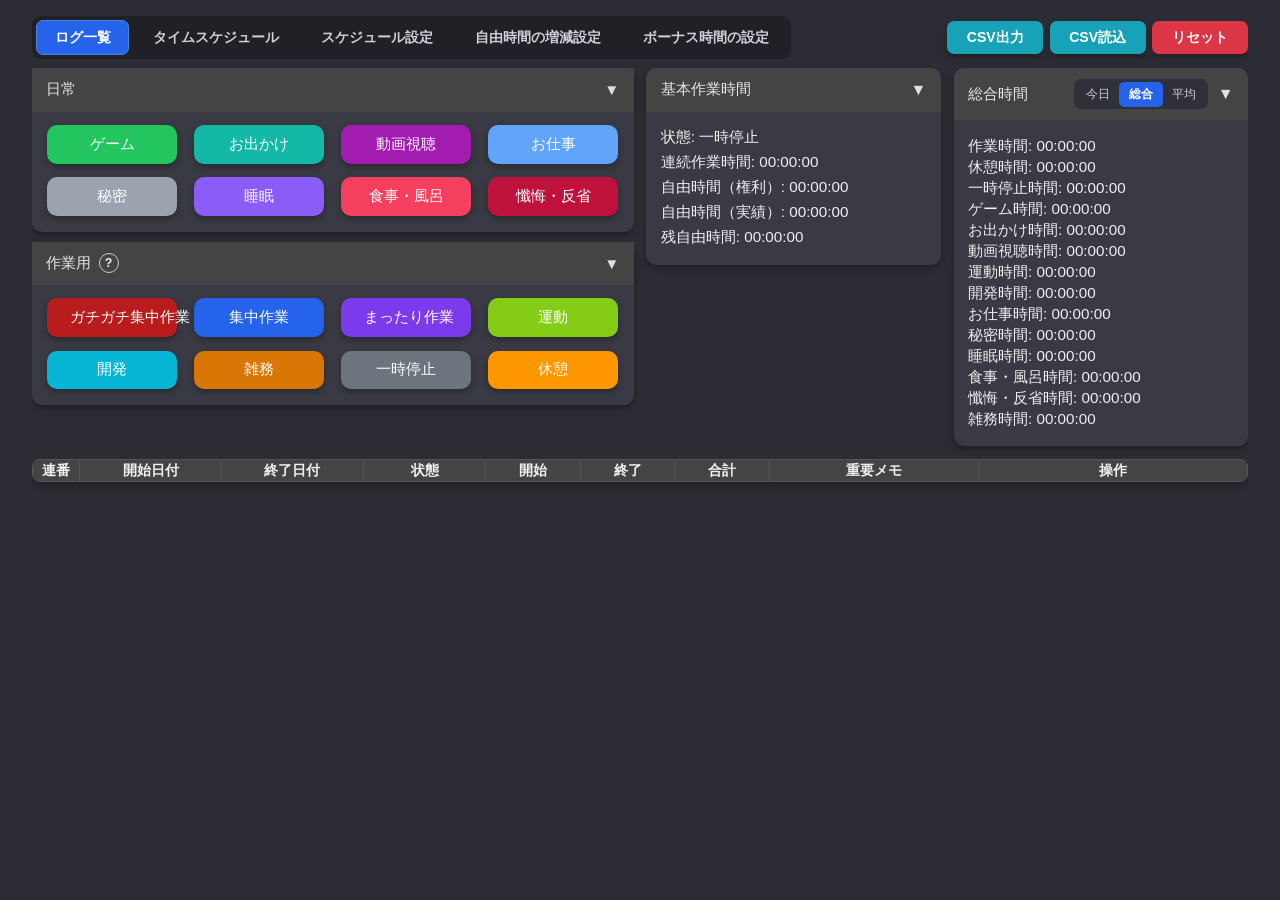
==== 作業用タイマー/wwwroot/index.html @ 31552fab "予定一覧の表示切り替えと単発・繰り返しフィルターを追加しカレンダーを拡大" ====
<!DOCTYPE html>
<html lang="ja">
<head>
    <meta charset="UTF-8" />
    <title>プライベート用タイマー v3.0</title>
    <meta name="theme-color" content="#007bff">
    <meta name="viewport" content="width=device-width, initial-scale=1.0">
    <link rel="stylesheet" href="./css/style.css?v=3.3.6">
</head>
<body>
    <div class="main">
        <section class="history-section" aria-label="作業履歴">
            <div class="history-toolbar">
                <div class="view-switcher" role="tablist" aria-label="表示モード">
                    <button type="button" id="logViewButton" class="view-switch active" role="tab" aria-selected="true" aria-controls="logView" onclick="switchMainView('log')">ログ一覧</button>
                    <button type="button" id="scheduleViewButton" class="view-switch" role="tab" aria-selected="false" aria-controls="scheduleView" onclick="switchMainView('schedule')">タイムスケジュール</button>
                    <button type="button" id="automationViewButton" class="view-switch" role="tab" aria-selected="false" aria-controls="automationView" onclick="switchMainView('automation')">スケジュール設定</button>
                    <button type="button" id="restSettingsViewButton" class="view-switch" role="tab" aria-selected="false" aria-controls="restSettingsView" onclick="switchMainView('restSettings')">自由時間の増減設定</button>
                    <button type="button" id="bonusSettingsViewButton" class="view-switch" role="tab" aria-selected="false" aria-controls="bonusSettingsView" onclick="switchMainView('bonusSettings')">ボーナス時間の設定</button>
                </div>
                <div class="toolbar-actions" aria-label="ログ操作">
                    <button type="button" class="btn-log toolbar-action" onclick="exportCSV()">CSV出力</button>
                    <button type="button" class="btn-log toolbar-action" onclick="triggerCSVImport()">CSV読込</button>
                    <button type="button" class="btn-reset toolbar-action" onclick="resetTimer()">リセット</button>
                    <input type="file" id="csvImportInput" accept=".csv,text/csv" hidden>
                </div>
            </div>
            <div id="logView" class="log-view view-panel" role="tabpanel" aria-labelledby="logViewButton">
                <div class="top-row">
            <div class="controls">
                <!-- 日常 -->
                <div class="category" id="cat-daily" data-collapsed="false">
                    <div class="category-header" onclick="toggleCategory('cat-daily')">
                        <span class="category-title">日常</span>
                        <span class="category-arrow">▼</span>
                    </div>
                    <div class="category-body">
                        <div class="draw-row row4">
                            <button class="btn-game" onclick="startDaily('game','ゲーム')">ゲーム</button>
                            <button class="btn-outing" onclick="startDaily('outing','お出かけ')">お出かけ</button>
                            <button class="btn-video" onclick="startDaily('video','動画視聴')">動画視聴</button>
                            <button class="btn-job" onclick="startDaily('job','お仕事')">お仕事</button>
                        </div>
                        <div class="draw-row row4">
                            <button class="btn-secret" onclick="startDaily('secret','秘密')">秘密</button>
                            <button class="btn-sleep" onclick="startDaily('sleep','睡眠')">睡眠</button>
                            <button class="btn-meal" onclick="startDaily('meal','食事・風呂')">食事・風呂</button>
                            <button class="btn-reflection" onclick="startDaily('reflection','懺悔・反省')">懺悔・反省</button>
                        </div>
                    </div>
                </div>
                <!-- 作業用 -->
                <div class="category" id="cat-work" data-collapsed="false">
                    <div class="category-header" onclick="toggleCategory('cat-work')">
                        <span class="category-heading">
                            <span class="category-title">作業用</span>
                            <span class="work-help">
                                <button type="button" class="work-help-icon" aria-label="作業モードの説明" aria-describedby="workHelpTooltip" onclick="event.stopPropagation()">?</button>
                                <span id="workHelpTooltip" class="work-help-tooltip" role="tooltip">
                                    <strong>ガチガチ集中作業</strong>：何も聞かない<br>
                                    <strong>集中作業</strong>：音楽のみ聞いてよし<br>
                                    <strong>まったり作業</strong>：音楽も聞いてよし、何か配信を見てもよし
                                </span>
                            </span>
                        </span>
                        <span class="category-arrow">▼</span>
                    </div>
                    <div class="category-body">
                        <div class="controls-group">
                            <button class="btn-work btn-work-strict" onclick="startCategoryWork('strict','ガチガチ集中作業')">ガチガチ集中作業</button>
                            <button class="btn-work btn-work-focused" onclick="startCategoryWork('focused','集中作業')">集中作業</button>
                            <button class="btn-work btn-work-relaxed" onclick="startCategoryWork('relaxed','まったり作業')">まったり作業</button>
                            <button class="btn-exercise" onclick="startDaily('exercise','運動')">運動</button>
                            <button class="btn-development" onclick="startDaily('development','開発')">開発</button>
                            <button class="btn-chores" onclick="startDaily('chores','雑務')">雑務</button>
                            <button class="btn-pause" onclick="pauseTimer()">一時停止</button>
                            <button class="btn-away" onclick="startBreak()">休憩</button>
                        </div>
                    </div>
                </div>
            </div>
            <div class="stats">
                <div class="stats-panel" id="panel-basic" data-collapsed="false">
                    <div class="stats-panel-header" onclick="togglePanel('panel-basic')">
                        <span class="stats-panel-title">基本作業時間</span>
                        <span class="stats-panel-arrow">▼</span>
                    </div>
                    <div class="stats-panel-body">
                        <div>状態: <span id="status">一時停止</span></div>
                        <div>連続作業時間: <span id="contWork">00:00:00</span></div>
                        <div>自由時間（権利）: <span id="totalFreeTimeEntitlement">00:00:00</span></div>
                        <div>自由時間（実績）: <span id="totalFreeTimeUsed">00:00:00</span></div>
                        <div>残自由時間: <span id="remainingFreeTime">00:00:00</span></div>
                    </div>
                </div>
                <div class="stats-panel" id="panel-switch" data-collapsed="false">
                    <div class="stats-panel-header" onclick="togglePanel('panel-switch')">
                        <span class="stats-panel-title">総合時間</span>
                        <div class="stats-period-switch" role="group" aria-label="総合時間の集計期間" onclick="event.stopPropagation()">
                            <button type="button" data-stats-period="today" onclick="setStatsPeriod('today')">今日</button>
                            <button type="button" data-stats-period="all" onclick="setStatsPeriod('all')">総合</button>
                            <button type="button" data-stats-period="average" onclick="setStatsPeriod('average')">平均</button>
                        </div>
                        <span class="stats-panel-arrow">▼</span>
                    </div>
                    <div class="stats-panel-body">
                        <div id="stats-daily">
                            <div>作業時間: <span id="totalWork">00:00:00</span></div>
                            <div>休憩時間: <span id="totalBreak">00:00:00</span></div>
                            <div>一時停止時間: <span id="totalPaused">00:00:00</span></div>
                            <div>ゲーム時間: <span id="totalGame">00:00:00</span></div>
                            <div>お出かけ時間: <span id="totalOuting">00:00:00</span></div>
                            <div>動画視聴時間: <span id="totalVideo">00:00:00</span></div>
                            <div>運動時間: <span id="totalExercise">00:00:00</span></div>
                            <div>開発時間: <span id="totalDevelopment">00:00:00</span></div>
                            <div>お仕事時間: <span id="totalJob">00:00:00</span></div>
                            <div>秘密時間: <span id="totalSecret">00:00:00</span></div>
                            <div>睡眠時間: <span id="totalSleep">00:00:00</span></div>
                            <div>食事・風呂時間: <span id="totalMeal">00:00:00</span></div>
                            <div>懺悔・反省時間: <span id="totalReflection">00:00:00</span></div>
                            <div>雑務時間: <span id="totalChores">00:00:00</span></div>
                        </div>
                    </div>
                </div>
            </div>
                </div>
                <div class="table-container">
                <table id="logTable">
                <thead>
                    <tr>
                        <th class="col-index">連番</th>
                        <th class="col-start-date">開始日付</th>
                        <th class="col-end-date">終了日付</th>
                        <th class="col-type">状態</th>
                        <th class="col-start">開始</th>
                        <th class="col-end">終了</th>
                        <th class="col-total">合計</th>
                        <th class="col-important">重要メモ</th>
                        <th class="col-action">操作</th>
                    </tr>
                </thead>
                <tbody></tbody>
                </table>
                </div>
            </div>
            <div id="automationView" class="automation-view view-panel" role="tabpanel" aria-labelledby="automationViewButton" hidden>
                <div id="scheduleRoot"></div>
            </div>
            <div id="scheduleView" class="schedule-view view-panel" role="tabpanel" aria-labelledby="scheduleViewButton" hidden>
                <div class="schedule-toolbar">
                    <div class="schedule-navigation">
                        <button type="button" class="schedule-nav-button" onclick="moveScheduleDate(-1)" aria-label="前の期間">‹</button>
                        <input type="date" id="scheduleDate" aria-label="表示する日付">
                        <button type="button" class="schedule-nav-button" onclick="moveScheduleDate(1)" aria-label="次の期間">›</button>
                        <button type="button" class="schedule-today-button" onclick="goToToday()">今日</button>
                        <strong id="scheduleDateTitle" class="schedule-date-title" aria-live="polite"></strong>
                    </div>
                    <div class="schedule-options">
                        <div class="segmented-control" role="group" aria-label="表示期間">
                            <button type="button" data-schedule-mode="day" onclick="setScheduleMode('day')">1日</button>
                            <button type="button" data-schedule-mode="week" onclick="setScheduleMode('week')">1週間</button>
                        </div>
                        <div class="segmented-control" role="group" aria-label="時間の単位">
                            <button type="button" data-schedule-unit="1" onclick="setScheduleUnit(1)">1分</button>
                            <button type="button" data-schedule-unit="10" onclick="setScheduleUnit(10)">10分</button>
                            <button type="button" data-schedule-unit="30" onclick="setScheduleUnit(30)">30分</button>
                            <button type="button" data-schedule-unit="60" onclick="setScheduleUnit(60)">60分</button>
                        </div>
                    </div>
                </div>
                <div>
                    <div id="scheduleSummary" class="schedule-summary" aria-label="表示期間の集計"></div>
                </div>
                <div id="scheduleGridScroll" class="schedule-grid-scroll">
                    <div id="scheduleGrid" class="schedule-grid"></div>
                </div>
            </div>
            <div id="restSettingsView" class="rest-settings-view view-panel" role="tabpanel" aria-labelledby="restSettingsViewButton" hidden>
                <div class="rest-settings-card">
                    <h2>自由時間の増減設定</h2>
                    <p class="settings-help">各モードの経過時間に応じて、自由時間の権利をどれだけ増減させるか設定します。</p>
                    <div class="rest-settings-columns">
                        <section class="rest-settings-group" aria-labelledby="dailyRestSettingsTitle">
                            <h3 id="dailyRestSettingsTitle">日常</h3>
                            <div class="rest-settings-header" aria-hidden="true">
                                <span>モード</span><span>経過秒</span><span>増減</span><span>自由秒</span>
                            </div>
                            <div id="dailyRestSettings" class="rest-settings"></div>
                        </section>
                        <section class="rest-settings-group" aria-labelledby="workRestSettingsTitle">
                            <h3 id="workRestSettingsTitle">作業</h3>
                            <div class="rest-settings-header" aria-hidden="true">
                                <span>モード</span><span>経過秒</span><span>増減</span><span>自由秒</span>
                            </div>
                            <div id="workRestSettings" class="rest-settings"></div>
                        </section>
                    </div>
                    <button type="button" class="btn-settings-reset" onclick="resetRestSettings()">初期設定に戻す</button>
                </div>
            </div>
            <div id="bonusSettingsView" class="rest-settings-view view-panel" role="tabpanel" aria-labelledby="bonusSettingsViewButton" hidden>
                <div class="rest-settings-card bonus-settings-card">
                    <h2>ボーナス時間の設定</h2>
                    <p class="settings-help">総作業時間が設定した時間に達するたびに、自由時間の権利を増やします。時間は分単位で設定します。</p>
                    <section class="rest-settings-group bonus-settings-group" aria-labelledby="bonusSettingsTitle">
                        <h3 id="bonusSettingsTitle">作業時間ボーナス</h3>
                        <div class="bonus-settings-header" aria-hidden="true">
                            <span>ボーナス名</span><span>作業経過（分）</span><span>自由時間追加（分）</span>
                        </div>
                        <div id="bonusSettings" class="rest-settings"></div>
                    </section>
                    <button type="button" class="btn-settings-reset" onclick="resetBonusSettings()">初期設定に戻す</button>
                </div>
            </div>
        </section>
    </div>
    <script src="./js/app.js?v=3.3.6" defer></script>
</body>
</html>
---- 作業用タイマー/wwwroot/css/style.css ----
body {
    font-family: Arial, sans-serif;
    background: #2c2c34;
    color: #f0f0f0;
    height: 100vh;
    overflow: hidden;
    display: flex;
    flex-direction: column;
    align-items: center;
    justify-content: flex-start;
    margin: 0;
    padding: 1rem 2rem;
    box-sizing: border-box;
}

.main {
    width: 100%;
    max-width: 1500px;
    flex: 1 1 auto;
    min-height: 0;
    display: flex;
    flex-direction: column;
    overflow: hidden;
    gap: 0.8rem;
}

/* ボタンとテキストを横並び（50%/50%） */
.top-row {
    width: 100%;
    display: flex;
    gap: 0.8rem;
    align-items: flex-start;
    flex: 0 0 auto;
}

    .top-row .controls {
        flex: 1 1 0;
        margin-bottom: 0;
    }

    .top-row .stats {
        flex: 1 1 0;
        margin: 0;
    }

@media (max-width: 1100px) {
    .top-row {
        flex-direction: column;
    }
}

/* 折りたたみカード（共通） */
.category {
    width: 100%;
    background: #3a3a44;
    border-radius: 10px;
    box-shadow: 0 3px 6px rgba(0,0,0,0.3);
    margin-bottom: 0.6rem;
    position: relative;
    overflow: visible;
}

.category-header {
    display: flex;
    align-items: center;
    justify-content: space-between;
    padding: 0.7rem 0.9rem;
    cursor: pointer;
    user-select: none;
    background: #444;
}

.category-title {
    font-size: 0.95rem;
    opacity: 0.95;
}

.category-heading {
    display: inline-flex;
    align-items: center;
    gap: 0.45rem;
}

.work-help {
    position: relative;
    display: inline-flex;
}

.controls .work-help-icon {
    width: 1.25rem;
    height: 1.25rem;
    min-width: 1.25rem;
    margin: 0;
    padding: 0;
    border: 1px solid #c9c9d1;
    border-radius: 50%;
    background: transparent;
    color: #f0f0f0;
    font-size: 0.78rem;
    font-weight: 700;
    line-height: 1;
    box-shadow: none;
}

.controls .work-help-icon:hover,
.controls .work-help-icon:focus-visible {
    border-color: #fff;
    background: #5b5b67;
    outline: none;
}

.work-help-tooltip {
    position: absolute;
    z-index: 10;
    top: calc(100% + 0.65rem);
    left: 50%;
    width: max-content;
    max-width: min(28rem, calc(100vw - 4rem));
    padding: 0.65rem 0.8rem;
    border: 1px solid #686875;
    border-radius: 7px;
    background: #202027;
    color: #f0f0f0;
    font-size: 0.82rem;
    font-weight: 400;
    line-height: 1.6;
    white-space: normal;
    box-shadow: 0 4px 12px rgba(0,0,0,0.45);
    opacity: 0;
    visibility: hidden;
    transform: translate(-1.3rem, -0.2rem);
    transition: opacity 0.15s, transform 0.15s, visibility 0.15s;
    pointer-events: none;
}

.work-help-tooltip::before {
    content: "";
    position: absolute;
    bottom: 100%;
    left: 1rem;
    border: 0.4rem solid transparent;
    border-bottom-color: #686875;
}

.work-help:hover .work-help-tooltip,
.work-help:focus-within .work-help-tooltip {
    opacity: 1;
    visibility: visible;
    transform: translate(-1.3rem, 0);
}

.category-arrow {
    font-size: 0.95rem;
    opacity: 0.9;
    transition: transform 0.2s;
}

.category[data-collapsed="true"] .category-arrow {
    transform: rotate(-90deg);
}

.category-body {
    padding: 0.6rem 0.6rem 0.75rem;
}

.category[data-collapsed="true"] .category-body {
    display: none;
}

/* ボタン領域 */
.controls {
    display: flex;
    flex-direction: column;
    align-items: center;
    width: 100%;
}

    .controls button {
        margin: 0.25rem 0.35rem;
        padding: 0.55rem 1.4rem;
        font-size: 0.95rem;
        min-width: 0;
        border: none;
        border-radius: 10px;
        color: #fff;
        cursor: pointer;
        box-shadow: 0 3px 6px rgba(0,0,0,0.3);
        transition: filter 0.2s, transform 0.05s, background 0.2s;
        white-space: nowrap;
    }

        .controls button:active {
            transform: translateY(1px);
        }

/* 日常ボタンの固定レイアウト */
.draw-row {
    width: 100%;
    display: grid;
    gap: 0.35rem;
    margin-bottom: 0.35rem;
}

    .draw-row.row3 {
        grid-template-columns: repeat(3, 1fr);
    }

    .draw-row.row4 {
        grid-template-columns: repeat(4, 1fr);
    }

    .draw-row:last-child {
        margin-bottom: 0;
    }

@media (max-width: 680px) {
    .draw-row.row3 {
        grid-template-columns: repeat(2, 1fr);
    }

    .draw-row.row4 {
        grid-template-columns: repeat(2, 1fr);
    }
}

/* 作業用のボタン群は4列×2行 */
.controls-group {
    display: grid;
    grid-template-columns: repeat(4, minmax(0, 1fr));
    align-items: center;
    width: 100%;
    gap: 0.35rem;
}

@media (max-width: 680px) {
    .controls-group {
        grid-template-columns: repeat(2, minmax(0, 1fr));
    }
}

.btn-work {
    background: #2563eb;
}

    .btn-work:hover {
        filter: brightness(0.9);
    }

.btn-work-strict {
    background: #b91c1c;
}

.btn-work-focused {
    background: #2563eb;
}

.btn-work-relaxed {
    background: #7c3aed;
}

.settings-help {
    margin: 0 0 0.65rem;
    color: #d7d7dc;
    font-size: 0.82rem;
    line-height: 1.5;
}

.rest-settings-columns {
    display: grid;
    grid-template-columns: repeat(2, minmax(0, 1fr));
    gap: 1rem;
}

.rest-settings-group {
    min-width: 0;
    overflow: hidden;
    border: 1px solid #555561;
    border-radius: 8px;
    background: #34343d;
}

.rest-settings-group h3 {
    margin: 0;
    padding: 0.65rem;
    border-bottom: 1px solid #555561;
    background: #44444f;
    font-size: 0.9rem;
}

.rest-settings-header,
.rest-setting-row {
    display: grid;
    grid-template-columns: minmax(10.5rem, 18rem) 6rem 7rem 6rem;
    column-gap: 0.75rem;
    align-items: center;
    justify-content: start;
}

.bonus-settings-header,
.bonus-setting-row {
    display: grid;
    grid-template-columns: minmax(10.5rem, 18rem) repeat(2, 9rem);
    column-gap: 0.75rem;
    align-items: center;
}

.bonus-settings-card {
    max-width: 48rem;
}

.bonus-settings-header {
    padding: 0.35rem 0.65rem;
    color: #bfc2ca;
    font-size: 0.75rem;
    font-weight: 600;
}

.bonus-settings-header span:not(:first-child) {
    text-align: center;
}

.bonus-setting-row {
    min-height: 2.75rem;
    padding: 0.35rem 0.65rem;
    border-top: 1px solid #555561;
}

.bonus-setting-row:nth-child(odd) {
    background: rgba(255, 255, 255, 0.025);
}

.bonus-setting-row input {
    width: 100%;
    height: 2rem;
    min-width: 0;
    box-sizing: border-box;
    padding: 0.3rem 0.5rem;
    border: 1px solid #686875;
    border-radius: 5px;
    background: #24242c;
    color: #fff;
    font: inherit;
    text-align: right;
}

.bonus-setting-row input:focus {
    border-color: #60a5fa;
    outline: 2px solid rgba(96, 165, 250, 0.3);
    outline-offset: 1px;
}

.rest-settings-header {
    padding: 0.35rem 0.65rem;
    color: #bfc2ca;
    font-size: 0.75rem;
    font-weight: 600;
}

.rest-settings-header span:not(:first-child) {
    text-align: center;
}

.rest-settings {
    max-height: 15rem;
    overflow-y: auto;
    scrollbar-gutter: stable;
}

.rest-setting-row {
    min-height: 2.75rem;
    padding: 0.35rem 0.65rem;
    border-top: 1px solid #555561;
}

.rest-setting-row:nth-child(odd) {
    background: rgba(255, 255, 255, 0.025);
}

.rest-setting-label {
    font-size: 0.84rem;
    font-weight: 600;
    line-height: 1.35;
}

.rest-setting-row input,
.rest-setting-row select {
    width: 100%;
    height: 2rem;
    min-width: 0;
    box-sizing: border-box;
    padding: 0.3rem 0.5rem;
    border: 1px solid #686875;
    border-radius: 5px;
    background: #24242c;
    color: #fff;
    font: inherit;
}

.rest-setting-row input {
    text-align: right;
}

.rest-setting-row input:focus,
.rest-setting-row select:focus {
    border-color: #60a5fa;
    outline: 2px solid rgba(96, 165, 250, 0.3);
    outline-offset: 1px;
}

.btn-settings-reset {
    display: block;
    margin: 0.75rem 0.35rem 0.1rem auto;
    padding: 0.45rem 0.8rem;
    border: none;
    border-radius: 7px;
    background: #6c757d;
    color: #fff;
    cursor: pointer;
    font: inherit;
    font-size: 0.82rem;
}

.btn-settings-reset:hover {
    background: #5a6268;
}

@media (max-width: 680px) {
    .rest-settings-columns {
        grid-template-columns: 1fr;
    }

    .rest-settings-header,
    .rest-setting-row {
        grid-template-columns: minmax(6.5rem, 1.4fr) repeat(3, minmax(4rem, 1fr));
        gap: 0.25rem;
    }

    .bonus-settings-header,
    .bonus-setting-row {
        grid-template-columns: minmax(7rem, 1.4fr) repeat(2, minmax(5rem, 1fr));
        gap: 0.25rem;
        padding-right: 0;
        padding-left: 0;
    }

    .rest-settings-header {
        padding-right: 0;
        padding-left: 0;
        font-size: 0.68rem;
    }

    .rest-setting-row {
        padding-right: 0;
        padding-left: 0;
    }

    .rest-setting-label {
        font-size: 0.78rem;
    }
}

/* 日常ボタン */
.btn-game {
    background: #22c55e;
}

.btn-outing {
    background: #14b8a6;
}

.btn-video {
    background: #a21caf;
}

.btn-exercise {
    background: #84cc16;
}

.btn-development {
    background: #06b6d4;
}

.btn-chores {
    background: #d97706;
}

.btn-job {
    background: #60a5fa;
}

.btn-secret {
    background: #9ca3af;
}

.btn-meal {
    background: #f43f5e;
}

.btn-reflection {
    background: #be123c;
}

    .btn-game:hover,
    .btn-outing:hover,
    .btn-video:hover,
    .btn-exercise:hover,
    .btn-development:hover,
    .btn-chores:hover,
    .btn-job:hover,
    .btn-secret:hover,
    .btn-meal:hover,
    .btn-reflection:hover {
        filter: brightness(0.9);
    }

/* その他ボタン（作業用） */
.btn-pause {
    background: #6c757d;
}

.btn-away {
    background: #ff9800;
}

.btn-log {
    background: #17a2b8;
}

.btn-reset {
    background: #dc3545;
}

.btn-pause:hover {
    background: #5a6268;
}

.btn-away:hover {
    background: #e68900;
}

.btn-log:hover {
    background: #138496;
}

/* 睡眠ボタン */
.btn-sleep {
    background: #8b5cf6;
}

    .btn-sleep:hover {
        filter: brightness(0.9);
    }

.btn-reset:hover {
    background: #c82333;
}

/* 基本作業時間と総合時間を横並びにする */
.stats {
    display: flex;
    align-items: flex-start;
    width: 100%;
    gap: 0.8rem;
}

.stats-panel {
    flex: 1 1 0;
    min-width: 0;
    background: #3a3a44;
    border-radius: 10px;
    box-shadow: 0 3px 6px rgba(0,0,0,0.3);
    overflow: hidden;
}

.stats-panel-header {
    display: flex;
    justify-content: space-between;
    align-items: center;
    padding: 0.7rem 0.9rem;
    cursor: pointer;
    user-select: none;
    background: #444;
    gap: 0.6rem;
}

.stats-panel-title {
    font-size: 0.95rem;
    opacity: 0.95;
    flex: 1 1 auto;
}

.stats-period-switch {
    display: inline-flex;
    padding: 0.15rem;
    border-radius: 7px;
    background: #303038;
}

.stats-period-switch button {
    padding: 0.25rem 0.6rem;
    border: 0;
    border-radius: 5px;
    background: transparent;
    color: #cfcfd5;
    font-size: 0.78rem;
    cursor: pointer;
}

.stats-period-switch button.active {
    background: #2563eb;
    color: #fff;
    font-weight: 700;
}

.stats-period-switch button:focus-visible {
    outline: 2px solid #93c5fd;
    outline-offset: 1px;
}

.stats-panel-arrow {
    transition: transform 0.2s;
    opacity: 0.9;
}

.stats-panel[data-collapsed="true"] .stats-panel-arrow {
    transform: rotate(-90deg);
}

.stats-panel-body {
    padding: 0.7rem 0.9rem 0.8rem;
    text-align: left;
    font-size: 0.95rem;
}

.stats-panel[data-collapsed="true"] .stats-panel-body {
    display: none;
}

.stats-panel-body > div {
    margin: 0.25rem 0;
}


/* テーブル（残り高さを使ってスクロール） */
.table-container {
    width: 100%;
    flex: 1 1 auto;
    min-height: 0;
    overflow: auto;
}

/* ログ / タイムスケジュール表示 */
.history-section {
    display: flex;
    flex: 1 1 auto;
    min-height: 0;
    flex-direction: column;
    gap: 0.55rem;
}

.log-view {
    display: flex;
    flex: 1 1 auto;
    min-height: 0;
    flex-direction: column;
    gap: 0.8rem;
}

.view-switcher {
    display: flex;
    flex: 0 0 auto;
    gap: 0.3rem;
    padding: 0.25rem;
    align-self: flex-start;
    border-radius: 9px;
    background: #202027;
    overflow-x: auto;
    max-width: 100%;
    box-sizing: border-box;
}

.history-toolbar {
    display: flex;
    flex: 0 0 auto;
    align-items: center;
    justify-content: space-between;
    gap: 1rem;
}

.toolbar-actions {
    display: flex;
    flex: 0 0 auto;
    align-items: center;
    justify-content: flex-end;
    gap: 0.4rem;
}

.toolbar-action {
    flex: 0 0 auto;
    min-width: 6rem;
    padding: 0.45rem 1.1rem;
    border: none;
    border-radius: 7px;
    color: #fff;
    cursor: pointer;
    font: inherit;
    font-size: 0.88rem;
    font-weight: 600;
    box-shadow: 0 3px 6px rgba(0,0,0,0.3);
}

@media (max-width: 680px) {
    .history-toolbar {
        align-items: stretch;
        flex-direction: column;
    }

    .toolbar-actions {
        justify-content: flex-end;
    }
}

.view-switch,
.segmented-control button,
.schedule-nav-button,
.schedule-today-button {
    border: 1px solid transparent;
    border-radius: 7px;
    background: transparent;
    color: #cfd1d8;
    cursor: pointer;
    font: inherit;
}

.view-switch {
    padding: 0.45rem 1.1rem;
    font-size: 0.88rem;
    font-weight: 600;
}

.view-switch.active,
.segmented-control button.active {
    border-color: #4c83db;
    background: #2563eb;
    color: #fff;
}

.view-panel[hidden] {
    display: none;
}

.rest-settings-view {
    flex: 1 1 auto;
    min-height: 0;
    overflow: auto;
}

.rest-settings-card {
    padding: 1rem;
    border-radius: 10px;
    background: #3a3a44;
    box-shadow: 0 3px 6px rgba(0,0,0,0.3);
}

.rest-settings-card h2 {
    margin: 0 0 0.55rem;
    font-size: 1rem;
}

.rest-settings-view .rest-settings {
    max-height: none;
}

.schedule-view {
    display: flex;
    flex: 1 1 auto;
    min-height: 0;
    flex-direction: column;
    gap: 0.65rem;
    padding: 0.75rem;
    border-radius: 10px;
    background: #35353f;
    box-shadow: 0 3px 6px rgba(0,0,0,0.3);
}

.schedule-toolbar,
.schedule-navigation,
.schedule-options,
.segmented-control {
    display: flex;
    align-items: center;
    gap: 0.4rem;
}

.schedule-toolbar {
    justify-content: space-between;
    flex-wrap: wrap;
}

.schedule-navigation input {
    height: 2rem;
    padding: 0 0.55rem;
    border: 1px solid #62626f;
    border-radius: 6px;
    color: #fff;
    background: #24242c;
    color-scheme: dark;
}

.schedule-date-title {
    margin-left: 0.25rem;
    white-space: nowrap;
}

.schedule-nav-button,
.schedule-today-button,
.segmented-control button {
    min-height: 2rem;
    padding: 0.3rem 0.7rem;
    background: #484854;
}

.schedule-nav-button {
    min-width: 2rem;
    padding: 0;
    font-size: 1.35rem;
}

.segmented-control {
    gap: 2px;
    padding: 2px;
    border-radius: 8px;
    background: #24242c;
}

.segmented-control button {
    background: transparent;
    font-size: 0.8rem;
}

.schedule-summary {
    display: flex;
    gap: 0.4rem;
    overflow-x: auto;
    padding-bottom: 0.15rem;
}

.summary-item {
    display: flex;
    flex: 0 0 auto;
    align-items: center;
    gap: 0.4rem;
    padding: 0.35rem 0.55rem;
    border-left: 4px solid var(--event-color);
    border-radius: 5px;
    background: #292931;
    font-size: 0.78rem;
}

.summary-item strong {
    font-variant-numeric: tabular-nums;
}

.schedule-empty {
    padding: 0.5rem;
    color: #b8bac2;
    font-size: 0.85rem;
}

.schedule-grid-scroll {
    flex: 1 1 auto;
    min-height: 12rem;
    overflow: auto;
    border: 1px solid #555561;
    border-radius: 7px;
    background: #292931;
}

.schedule-grid {
    --slot-height: 18px;
    --slot-minutes: 30;
    --hour-height: 36px;
    display: grid;
    grid-template-columns: 4rem repeat(var(--day-count), minmax(8rem, 1fr));
    min-width: calc(4rem + var(--day-count) * 8rem);
}

.schedule-corner,
.schedule-day-header {
    position: sticky;
    top: 0;
    z-index: 4;
    height: 2.7rem;
    box-sizing: border-box;
    border-right: 1px solid #555561;
    border-bottom: 1px solid #666672;
    background: #41414c;
}

.schedule-corner {
    left: 0;
    z-index: 6;
}

.schedule-day-header {
    display: flex;
    align-items: center;
    justify-content: center;
    gap: 0.4rem;
    font-size: 0.82rem;
    font-weight: 600;
}

.schedule-day-header.today {
    color: #93c5fd;
}

.schedule-time-axis,
.schedule-day-column {
    position: relative;
    height: calc(1440 / var(--slot-minutes) * var(--slot-height));
}

.schedule-time-axis {
    position: sticky;
    left: 0;
    z-index: 3;
    border-right: 1px solid #666672;
    background: #303039;
}

.schedule-time-label {
    position: absolute;
    right: 0.45rem;
    transform: translateY(-50%);
    color: #aeb1bb;
    font-size: 0.7rem;
    font-variant-numeric: tabular-nums;
}

.schedule-time-label:first-child {
    transform: none;
}

.schedule-day-column {
    border-right: 1px solid #555561;
}

.schedule-day-column::after {
    content: "";
    position: absolute;
    inset: 0;
    z-index: 3;
    pointer-events: none;
    background-image:
        repeating-linear-gradient(to bottom, #6a6a76 0, #6a6a76 2px, transparent 2px, transparent var(--hour-height)),
        repeating-linear-gradient(to bottom, #4c4c58 0, #4c4c58 1px, transparent 1px, transparent var(--slot-height));
}

.schedule-day-column.today {
    background-color: rgba(37, 99, 235, 0.06);
}

.schedule-event {
    position: absolute;
    right: 3px;
    left: 3px;
    z-index: 2;
    min-height: 3px;
    overflow: hidden;
    box-sizing: border-box;
    padding: 2px 4px;
    border-left: 4px solid var(--event-color);
    border-radius: 4px;
    background: color-mix(in srgb, var(--event-color) 35%, #24242c);
    color: #fff;
    font-size: 0.68rem;
    line-height: 1.25;
}

.schedule-event-time {
    display: block;
    opacity: 0.85;
    font-variant-numeric: tabular-nums;
}

@media (max-width: 680px) {
    .schedule-toolbar,
    .schedule-options {
        align-items: stretch;
        flex-direction: column;
    }

    .schedule-toolbar {
        flex-wrap: nowrap;
    }

    .schedule-navigation,
    .segmented-control {
        justify-content: center;
    }

    .schedule-navigation input {
        flex: 1 1 auto;
        min-width: 0;
    }
}

table {
    border-collapse: collapse;
    width: 100%;
    background: #3a3a44;
    border-radius: 8px;
    overflow: hidden;
    box-shadow: 0 3px 6px rgba(0,0,0,0.3);
    font-size: 0.9rem;
}

th, td {
    border: 1px solid #555;
    padding: 2px 4px;
    text-align: center;
    word-wrap: break-word;
    line-height: 1.2;
}

th {
    background: #444;
}

tr:nth-child(even) td {
    background: #2f2f38;
}

/* 行全体ではなく、開始日付と終了日付のセルだけを日付別に色分け */
#logTable tbody td.log-date-cell {
    background: var(--date-color);
}

#logTable td.log-date-cell input.date-edit {
    background: rgba(20, 20, 25, 0.55);
    border-color: rgba(255, 255, 255, 0.25);
}

textarea.important-note {
    width: 100%;
    min-height: 2.2em;
    resize: vertical;
    background: #1e1e1e;
    color: #fff;
    border: none;
    padding: 4px;
    font-size: 0.85rem;
    font-family: inherit;
    box-sizing: border-box;
}

textarea.important-note {
    max-width: 200px;
}

.btn-delete {
    background: #dc3545;
    border: none;
    color: #fff;
    padding: 0.3rem 0.6rem;
    border-radius: 5px;
    cursor: pointer;
    font-size: 0.8rem;
}

.btn-add-row {
    background: #2563eb;
    border: none;
    color: #fff;
    padding: 0.3rem 0.5rem;
    border-radius: 5px;
    cursor: pointer;
    font-size: 0.8rem;
}

.btn-add-row:hover {
    background: #1d4ed8;
}

.btn-add-row:focus-visible,
.btn-delete:focus-visible {
    outline: 2px solid #93c5fd;
    outline-offset: 2px;
}

    .btn-delete:hover {
        background: #c82333;
    }

.log-action-buttons {
    display: flex;
    justify-content: center;
    align-items: center;
    gap: 0.25rem;
    white-space: nowrap;
}

.drag-handle {
    display: inline-flex;
    align-items: center;
    justify-content: center;
    background: #495057;
    color: #fff;
    width: 1.8rem;
    height: 1.8rem;
    border-radius: 5px;
    cursor: grab;
    font-size: 1rem;
    user-select: none;
}

.drag-handle:hover:not(.disabled) {
    background: #343a40;
}

.drag-handle:active:not(.disabled) {
    cursor: grabbing;
}

.drag-handle.disabled {
    cursor: not-allowed;
    opacity: 0.35;
}

#logTable tbody tr.dragging {
    opacity: 0.4;
}

#logTable tbody tr.drag-over td {
    border-top: 2px solid #60a5fa;
    background: #35435b;
}

.col-index {
    width: 40px;
}

.col-start-date {
    width: 140px;
}

.col-end-date {
    width: 140px;
}

.col-type {
    width: 120px;
}

.log-type-select {
    width: 100%;
    min-width: 6.5rem;
    padding: 0.3rem 1.7rem 0.3rem 0.45rem;
    color: #fff;
    background: #1e1e1e;
    border: 1px solid #666;
    border-radius: 4px;
    font: inherit;
    cursor: pointer;
}

.log-type-select:focus {
    outline: 2px solid #60a5fa;
    outline-offset: 1px;
}

.col-start {
    width: 90px;
}

.col-end {
    width: 90px;
}

.col-total {
    width: 90px;
}

.col-important {
    width: 200px;
    min-width: 200px;
    max-width: 200px;
}

.col-action {
    width: 260px;
    min-width: 260px;
}

input.time-edit {
    width: 100%;
    max-width: 70px;
    height: 20px;
    font-size: 0.8rem;
    text-align: center;
    padding: 0;
    margin: 0;
    line-height: 1;
    background: #1e1e1e;
    color: #fff;
    border: 1px solid #555;
    border-radius: 3px;
    box-sizing: border-box;
}

input.date-edit {
    width: 100px;
    flex: 0 0 100px;
    max-width: 100px;
    height: 20px;
    font-size: 0.8rem;
    text-align: center;
    padding: 0;
    margin: 0;
    line-height: 1;
    background: #1e1e1e;
    color: #fff;
    border: 1px solid #555;
    border-radius: 3px;
    box-sizing: border-box;
}

.date-editor {
    display: flex;
    align-items: center;
    justify-content: center;
    gap: 0.3rem;
    white-space: nowrap;
}

.date-weekday {
    min-width: 1.7rem;
    font-size: 0.78rem;
    font-weight: 700;
    text-align: left;
}

.date-weekday.weekday {
    color: #facc15;
}

.date-weekday.saturday {
    color: #60a5fa;
}

.date-weekday.sunday {
    color: #fb7185;
}

.date-weekday.empty {
    visibility: hidden;
}

/* スケジュール設定 */
#scheduleRoot { display: flex; flex-direction: column; height: 100%; min-height: 0; }
#scheduleRoot button, #scheduleRoot select, #scheduleRoot input[type="date"], #scheduleRoot input[type="time"] {
    background: #252530; color: #f0f0f0; border: 1px solid #737386;
    border-radius: 6px; padding: .5rem; font: inherit;
}
#scheduleRoot button { cursor: pointer; }
#scheduleRoot button:hover { background: #494960; }
#scheduleRoot button:focus-visible { outline: 2px solid #a5b4fc; outline-offset: 2px; }
#scheduleRoot .schedule-toolbar { display: flex; align-items: center; gap: .7rem; flex-wrap: wrap; }
#schedulePanel { display: flex; flex: 1 1 auto; min-height: 0; flex-direction: column; gap: .6rem; background: #3a3a44; border-radius: 10px; padding: 1rem; }
#schedulePanel p, #scheduleDialog p { font-size: .85rem; line-height: 1.6; }
#scheduleRoot .schedule-calendar { display: grid; grid-template-columns: repeat(7, minmax(125px, 1fr)); gap: .3rem; margin-top: .8rem; grid-template-rows: 40px repeat(var(--calendar-weeks, 5), minmax(110px, 1fr)); flex: 1 0 590px; min-height: 0; }
#scheduleRoot .schedule-day { display: flex; flex-direction: column; justify-content: flex-start; min-height: 0; text-align: left; overflow-wrap: anywhere; overflow: auto; }
#scheduleRoot .is-today { border: 2px solid #a5b4fc; }
#scheduleRoot .schedule-item { display: flex; align-items: center; flex-wrap: wrap; gap: .5rem; padding: .7rem 0; border-top: 1px solid #666; }
#scheduleRoot .schedule-item label { flex: 1; min-width: 180px; line-height: 1.8; }
#scheduleDialog { background: #33333f; color: #f0f0f0; border: 1px solid #737386; border-radius: 12px; width: min(540px, 85vw); max-height: 85vh; overflow: auto; }
#scheduleDialog::backdrop { background: #0009; }
#scheduleDialog h2 { font-size: 1.15rem; }
#scheduleDialog fieldset { border: 1px solid #737386; border-radius: 6px; margin: 1rem 0; }
#scheduleDays label { display: inline-block; margin: .35rem; }
#scheduleError { color: #ffb3b3; }
#scheduleMessage:empty { display: none; }
@media (max-width: 680px) {
    #schedulePanel { padding: .6rem; }
}

.automation-view { flex: 1 1 auto; min-height: 0; overflow: auto; }
#scheduleRoot .schedule-day-number { display: block; flex: 0 0 auto; width: 100%; box-sizing: border-box; text-align: center; padding-bottom: .4rem; border-bottom: 1px solid #737386; }
#scheduleRoot .schedule-day-detail { display: block; flex: 0 0 auto; padding-top: .35rem; margin-top: .35rem; font-size: .78rem; line-height: 1.6; }
#scheduleRoot .schedule-day-detail span { display: block; }

#scheduleCalendarView { display: flex; flex: 1 1 auto; min-height: 0; flex-direction: column; overflow: auto; }
#scheduleRegisteredView { display: flex; flex: 1 1 auto; min-height: 0; flex-direction: column; }
#scheduleRoot [hidden] { display: none; }
#scheduleList { flex: 1 1 auto; min-height: 0; overflow: auto; }
#scheduleRoot .schedule-toolbar { flex: 0 0 auto; }
#scheduleRoot .schedule-toolbar button[aria-pressed="true"] { background: #2563eb; border-color: #4c83db; }
#scheduleRoot .schedule-day-detail + .schedule-day-detail { border-top: 1px solid #737386; }
#schedulePanel > p { flex: 0 0 auto; margin: 0; }
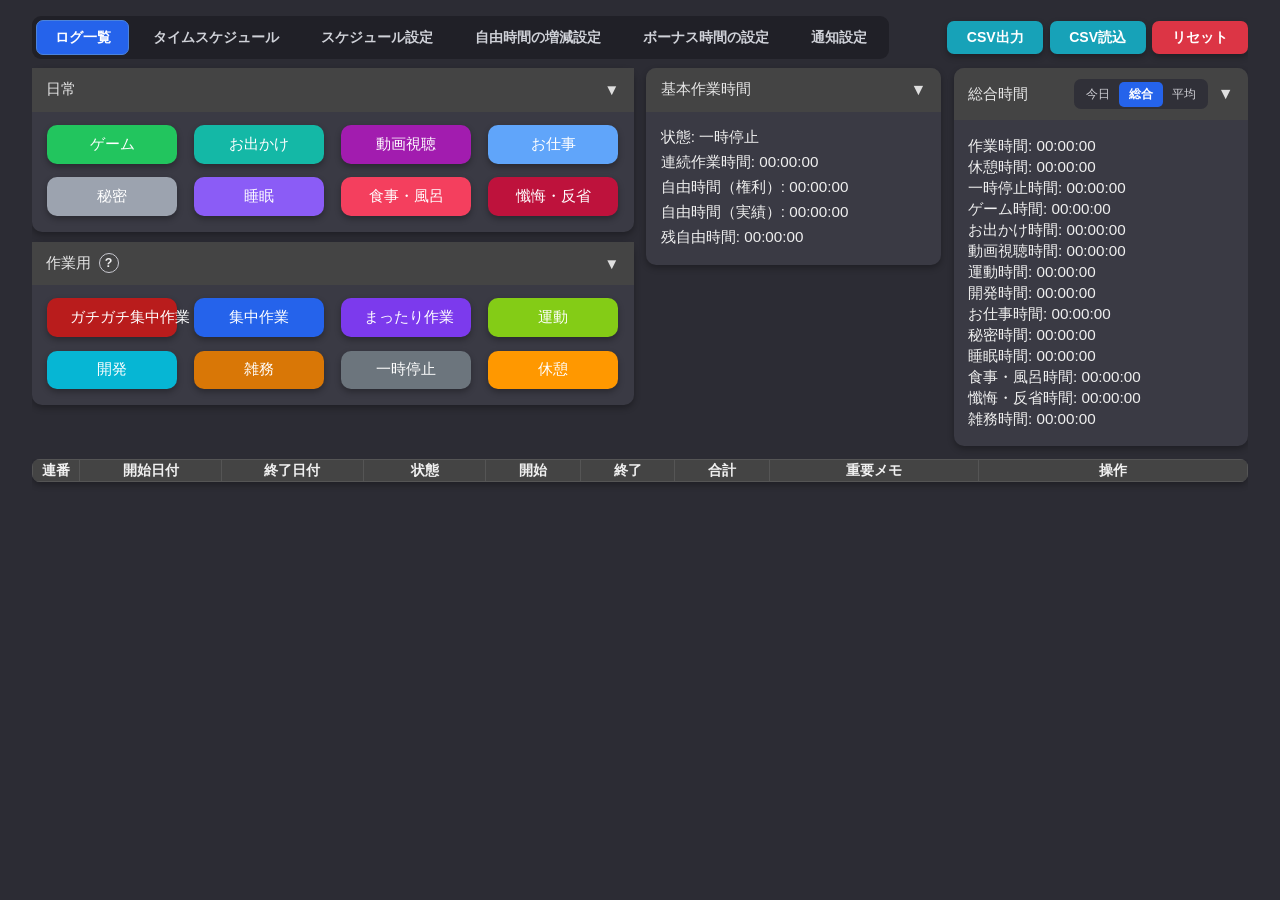
==== commit df897d4c: "通知設定モードで通知のオンオフと間隔の変更に対応" ====
--- a/作業用タイマー/wwwroot/index.html
+++ b/作業用タイマー/wwwroot/index.html
@@ -5,7 +5,7 @@
     <title>プライベート用タイマー v3.0</title>
     <meta name="theme-color" content="#007bff">
     <meta name="viewport" content="width=device-width, initial-scale=1.0">
-    <link rel="stylesheet" href="./css/style.css?v=3.3.6">
+    <link rel="stylesheet" href="./css/style.css?v=3.3.13">
 </head>
 <body>
     <div class="main">
@@ -17,6 +17,7 @@
                     <button type="button" id="automationViewButton" class="view-switch" role="tab" aria-selected="false" aria-controls="automationView" onclick="switchMainView('automation')">スケジュール設定</button>
                     <button type="button" id="restSettingsViewButton" class="view-switch" role="tab" aria-selected="false" aria-controls="restSettingsView" onclick="switchMainView('restSettings')">自由時間の増減設定</button>
                     <button type="button" id="bonusSettingsViewButton" class="view-switch" role="tab" aria-selected="false" aria-controls="bonusSettingsView" onclick="switchMainView('bonusSettings')">ボーナス時間の設定</button>
+                    <button type="button" id="notificationSettingsViewButton" class="view-switch" role="tab" aria-selected="false" aria-controls="notificationSettingsView" onclick="switchMainView('notificationSettings')">通知設定</button>
                 </div>
                 <div class="toolbar-actions" aria-label="ログ操作">
                     <button type="button" class="btn-log toolbar-action" onclick="exportCSV()">CSV出力</button>
@@ -205,15 +206,28 @@
                     <section class="rest-settings-group bonus-settings-group" aria-labelledby="bonusSettingsTitle">
                         <h3 id="bonusSettingsTitle">作業時間ボーナス</h3>
                         <div class="bonus-settings-header" aria-hidden="true">
-                            <span>ボーナス名</span><span>作業経過（分）</span><span>自由時間追加（分）</span>
+                            <span>ボーナス名</span><span>作業経過（分）</span><span>自由時間追加（分）</span><span>操作</span>
                         </div>
                         <div id="bonusSettings" class="rest-settings"></div>
                     </section>
+                    <button type="button" class="btn-settings-reset" onclick="addBonusSetting()">ボーナスを追加</button>
                     <button type="button" class="btn-settings-reset" onclick="resetBonusSettings()">初期設定に戻す</button>
+                </div>
+            </div>
+            <div id="notificationSettingsView" class="rest-settings-view view-panel" role="tabpanel" aria-labelledby="notificationSettingsViewButton" hidden>
+                <div class="rest-settings-card notification-settings-card">
+                    <h2>通知設定</h2>
+                    <p class="settings-help">連続作業中の休憩通知を設定します。アプリを開いている間に動作します。</p>
+                    <label class="notification-enabled"><input type="checkbox" id="notificationsEnabled">作業中の通知をオンにする</label>
+                    <label class="notification-interval">通知間隔（分）<input type="number" id="notificationInterval" min="1" max="1440" step="1" inputmode="numeric"></label>
+                    <p class="settings-help">1〜1440分で指定できます。設定は自動保存されます。オンへの切り替え・間隔の変更後は、その時点から設定した間隔を数えます。</p>
+                    <p id="notificationSettingsStatus" role="status"></p>
+                    <p id="notificationPermissionStatus" role="status"></p>
+                    <button type="button" class="btn-settings-reset" id="notificationPermissionButton">通知を許可</button>
                 </div>
             </div>
         </section>
     </div>
-    <script src="./js/app.js?v=3.3.6" defer></script>
+    <script src="./js/app.js?v=3.3.13" defer></script>
 </body>
 </html>
--- a/作業用タイマー/wwwroot/css/style.css
+++ b/作業用タイマー/wwwroot/css/style.css
@@ -299,7 +299,7 @@
 .bonus-settings-header,
 .bonus-setting-row {
     display: grid;
-    grid-template-columns: minmax(10.5rem, 18rem) repeat(2, 9rem);
+    grid-template-columns: minmax(9rem, 1fr) repeat(2, minmax(6rem, 9rem)) 3.5rem;
     column-gap: 0.75rem;
     align-items: center;
 }
@@ -437,7 +437,7 @@
 
     .bonus-settings-header,
     .bonus-setting-row {
-        grid-template-columns: minmax(7rem, 1.4fr) repeat(2, minmax(5rem, 1fr));
+        grid-template-columns: minmax(0, 1.4fr) repeat(2, minmax(0, 1fr)) 2.7rem;
         gap: 0.25rem;
         padding-right: 0;
         padding-left: 0;
@@ -1258,7 +1258,7 @@
 }
 
 /* スケジュール設定 */
-#scheduleRoot { display: flex; flex-direction: column; height: 100%; min-height: 0; }
+#scheduleRoot { display: grid; grid-template-rows: minmax(0, 1fr) auto; min-width: 0; min-height: 0; box-sizing: border-box; overflow: hidden; }
 #scheduleRoot button, #scheduleRoot select, #scheduleRoot input[type="date"], #scheduleRoot input[type="time"] {
     background: #252530; color: #f0f0f0; border: 1px solid #737386;
     border-radius: 6px; padding: .5rem; font: inherit;
@@ -1267,11 +1267,11 @@
 #scheduleRoot button:hover { background: #494960; }
 #scheduleRoot button:focus-visible { outline: 2px solid #a5b4fc; outline-offset: 2px; }
 #scheduleRoot .schedule-toolbar { display: flex; align-items: center; gap: .7rem; flex-wrap: wrap; }
-#schedulePanel { display: flex; flex: 1 1 auto; min-height: 0; flex-direction: column; gap: .6rem; background: #3a3a44; border-radius: 10px; padding: 1rem; }
+#schedulePanel { display: flex; flex: 1 1 auto; min-height: 0; flex-direction: column; gap: .35rem; background: #3a3a44; border-radius: 10px; padding: .6rem .75rem; overflow: hidden; box-sizing: border-box; }
 #schedulePanel p, #scheduleDialog p { font-size: .85rem; line-height: 1.6; }
-#scheduleRoot .schedule-calendar { display: grid; grid-template-columns: repeat(7, minmax(125px, 1fr)); gap: .3rem; margin-top: .8rem; grid-template-rows: 40px repeat(var(--calendar-weeks, 5), minmax(110px, 1fr)); flex: 1 0 590px; min-height: 0; }
+#scheduleRoot .schedule-calendar { display: grid; grid-template-columns: repeat(7, minmax(0, 1fr)); gap: .25rem; grid-template-rows: 28px repeat(6, minmax(0, 1fr)); flex: 1 1 0; min-height: 0; }
 #scheduleRoot .schedule-day { display: flex; flex-direction: column; justify-content: flex-start; min-height: 0; text-align: left; overflow-wrap: anywhere; overflow: auto; }
-#scheduleRoot .is-today { border: 2px solid #a5b4fc; }
+#scheduleRoot .is-today { border-color: #a5b4fc; box-shadow: inset 0 0 0 1px #a5b4fc; }
 #scheduleRoot .schedule-item { display: flex; align-items: center; flex-wrap: wrap; gap: .5rem; padding: .7rem 0; border-top: 1px solid #666; }
 #scheduleRoot .schedule-item label { flex: 1; min-width: 180px; line-height: 1.8; }
 #scheduleDialog { background: #33333f; color: #f0f0f0; border: 1px solid #737386; border-radius: 12px; width: min(540px, 85vw); max-height: 85vh; overflow: auto; }
@@ -1285,16 +1285,80 @@
     #schedulePanel { padding: .6rem; }
 }
 
-.automation-view { flex: 1 1 auto; min-height: 0; overflow: auto; }
+.automation-view { display: grid; grid-template-rows: minmax(0, 1fr); flex: 1 1 0; min-width: 0; min-height: 0; overflow: hidden; }
 #scheduleRoot .schedule-day-number { display: block; flex: 0 0 auto; width: 100%; box-sizing: border-box; text-align: center; padding-bottom: .4rem; border-bottom: 1px solid #737386; }
 #scheduleRoot .schedule-day-detail { display: block; flex: 0 0 auto; padding-top: .35rem; margin-top: .35rem; font-size: .78rem; line-height: 1.6; }
 #scheduleRoot .schedule-day-detail span { display: block; }
 
-#scheduleCalendarView { display: flex; flex: 1 1 auto; min-height: 0; flex-direction: column; overflow: auto; }
+#scheduleCalendarView { display: grid; grid-template-rows: auto auto auto minmax(0, 1fr) auto; flex: 1 1 0; min-width: 0; min-height: 0; gap: .35rem; overflow: hidden; }
 #scheduleRegisteredView { display: flex; flex: 1 1 auto; min-height: 0; flex-direction: column; }
 #scheduleRoot [hidden] { display: none; }
 #scheduleList { flex: 1 1 auto; min-height: 0; overflow: auto; }
-#scheduleRoot .schedule-toolbar { flex: 0 0 auto; }
+#scheduleRoot .schedule-toolbar { flex: 0 0 auto; justify-content: flex-start; gap: .4rem; }
 #scheduleRoot .schedule-toolbar button[aria-pressed="true"] { background: #2563eb; border-color: #4c83db; }
 #scheduleRoot .schedule-day-detail + .schedule-day-detail { border-top: 1px solid #737386; }
 #schedulePanel > p { flex: 0 0 auto; margin: 0; }
+
+#scheduleDialog .schedule-toolbar button[aria-pressed="true"] { background: #2563eb; border-color: #4c83db; }
+#scheduleExistingPicker { margin-top: .8rem; }
+#scheduleExisting { max-width: 100%; }
+#scheduleDeleteControls { margin: 1rem 0; padding: .8rem; border: 1px solid #b87171; border-radius: 6px; }
+#scheduleRoot button:disabled { opacity: .5; cursor: default; }
+
+#scheduleRoot .schedule-exclusions { display: block; color: #cfd1d8; font-size: .8rem; }
+
+/* Holiday colors also override weekend colors when a public holiday falls on a weekend. */
+#scheduleRoot .is-weekday { background: #252530; }
+#scheduleRoot .is-weekend { background: #233b55; border-color: #6c9ac7; }
+#scheduleRoot .is-holiday { background: #542c40; border-color: #d18ca9; }
+#scheduleRoot .is-weekend .schedule-day-number { color: #b5d9ff; }
+#scheduleRoot .is-holiday .schedule-day-number { color: #ffc6df; }
+#scheduleRoot .is-today { border-color: #a5b4fc; box-shadow: inset 0 0 0 1px #a5b4fc; }
+#scheduleRoot .schedule-holiday-name { display: block; font-size: .75rem; line-height: 1.4; }
+.schedule-day-legend { display: flex; flex: 0 0 auto; gap: .3rem 1rem; flex-wrap: wrap; font-size: .75rem; line-height: 1.3; }
+.schedule-day-legend span::before { content: ''; display: inline-block; width: .8rem; height: .8rem; margin-right: .4rem; border: 1px solid #aaa; border-radius: 3px; }
+.legend-weekday::before { background: #252530; }
+.legend-weekend::before { background: #233b55; }
+.legend-holiday::before { background: #542c40; }
+
+/* Reserve header/footer space first; the month grid divides the remaining height. */
+#schedulePanel > p { font-size: .78rem; line-height: 1.4; }
+#schedulePanel .schedule-toolbar button { min-height: 30px; padding: .25rem .6rem; font-size: .85rem; line-height: 1.2; box-sizing: border-box; }
+#scheduleRoot .schedule-month-navigation { display: grid; grid-template-columns: 30px minmax(8rem, 11rem) 30px auto; justify-content: start; align-items: center; }
+#scheduleRoot .schedule-month-navigation button { height: 30px; min-height: 0; padding: .2rem; }
+#scheduleMonth { text-align: center; font-size: .9rem; }
+#scheduleToday { margin-left: .3rem; min-width: 3rem; }
+#scheduleRoot .schedule-weekday { padding: .2rem; font-size: .8rem; line-height: 1; }
+#scheduleRoot .schedule-day { padding: .2rem .35rem; line-height: 1.25; box-sizing: border-box; }
+#scheduleRoot .schedule-day-number { height: 1.7rem; min-height: 1.7rem; padding-bottom: .2rem; font-size: .78rem; line-height: 1; }
+#scheduleRoot .schedule-holiday-name { overflow: hidden; text-overflow: ellipsis; white-space: nowrap; font-size: .65rem; line-height: 1.05; }
+#scheduleRoot .schedule-day-detail { margin-top: .15rem; padding-top: .1rem; font-size: .7rem; line-height: 1.3; }
+#scheduleCalendarView .schedule-calendar-help { flex: 0 0 auto; margin: 0; font-size: .75rem; line-height: 1.4; }
+#scheduleMessage { flex: 0 0 auto; margin: .25rem 0 0; font-size: .75rem; line-height: 1.3; }
+#scheduleHolidayCoverage { flex: 0 0 auto; margin: 0; }
+@media (max-width: 680px) {
+    #schedulePanel { padding: .4rem; }
+    #scheduleRoot .schedule-day { padding: .2rem; }
+    #scheduleRoot .schedule-day-detail { font-size: .65rem; }
+    #scheduleRoot .schedule-month-navigation { grid-template-columns: 30px minmax(6rem, 9rem) 30px auto; }
+}
+
+
+#scheduleCalendarView .schedule-month-navigation { grid-row: 1; }
+#scheduleCalendarView .schedule-day-legend { grid-row: 2; }
+#scheduleCalendarView #scheduleHolidayCoverage { grid-row: 3; }
+#scheduleCalendarView .schedule-calendar { grid-row: 4; }
+#scheduleCalendarView .schedule-calendar-help { grid-row: 5; }
+
+/* Next-month dates remain interactive, with a neutral palette even on holidays. */
+#scheduleRoot .schedule-day.is-next-month { background: #303038; border-color: #62626e; color: #b9b9c4; }
+#scheduleRoot .schedule-day.is-next-month .schedule-day-number { color: #b9b9c4; border-color: #62626e; }
+#scheduleRoot .schedule-day.is-next-month:hover { background: #41414c; }
+
+.bonus-setting-row .bonus-name-input { text-align: left; }
+.bonus-setting-row .btn-delete { min-width: 0; padding: .4rem .3rem; }
+
+.notification-settings-card { max-width: 44rem; }
+.notification-enabled, .notification-interval { display: flex; align-items: center; gap: .6rem; margin: 1rem 0; }
+.notification-interval input { width: 6rem; min-width: 0; padding: .4rem; border: 1px solid #686875; border-radius: 5px; background: #24242c; color: #fff; font: inherit; }
+#notificationPermissionButton[hidden] { display: none; }
